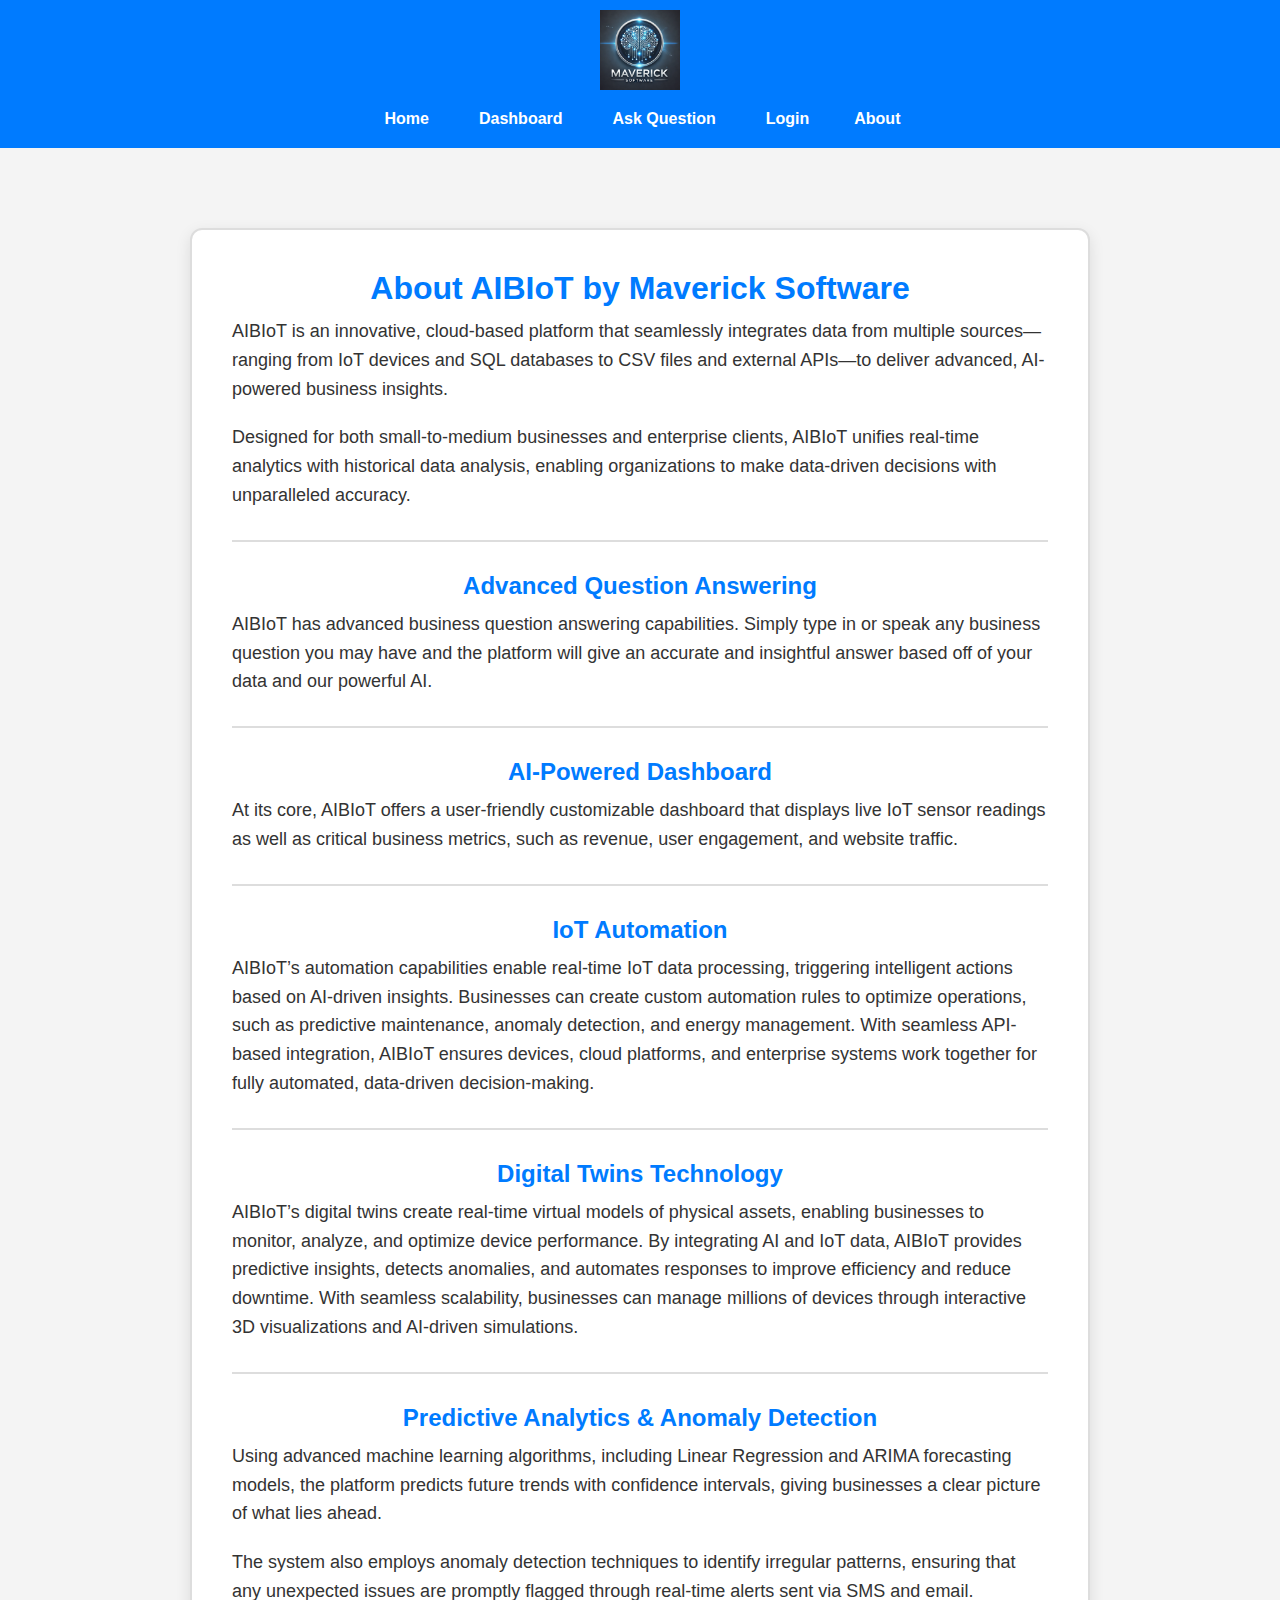
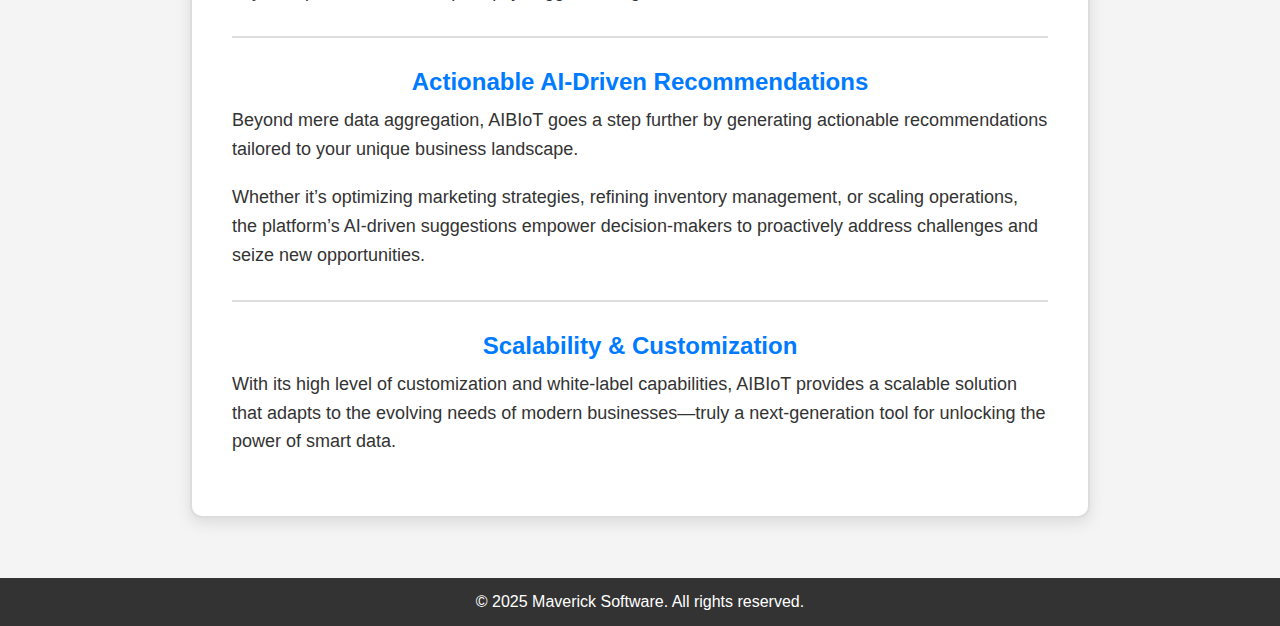
==== about.html @ ac9aa3d1 "Update about.html" ====
<!DOCTYPE html>
<html lang="en">
<head>
  <meta charset="UTF-8" />
  <meta name="viewport" content="width=device-width, initial-scale=1" />
  <title>About AIBIoT | Maverick Software</title>
  <link rel="stylesheet" href="css/styles.css" />
</head>
<body>
  <!-- Header with navigation -->
  <header>
    <img src="images/4864CF5C-AE8F-4871-AD97-A69C928D344A.webp" alt="Maverick Software Logo" class="logo" />
    <nav>
      <a href="index.html">Home</a>
      <a href="dashboard.html">Dashboard</a>
      <a href="ask.html">Ask Question</a>
      <a href="login.html">Login</a>
      <a href="about.html" class="btn active">About</a>
    </nav>
  </header>

  <!-- About Section -->
  <section id="about-section">
    <h2 class="section-title">About AIBIoT by Maverick Software</h2>
    <div class="about-content">
      <p>
        AIBIoT is an innovative, cloud-based platform that seamlessly integrates data from multiple sources—ranging from IoT devices and SQL databases to CSV files and external APIs—to deliver advanced, AI-powered business insights.
      </p>
      <p>
        Designed for both small-to-medium businesses and enterprise clients, AIBIoT unifies real-time analytics with historical data analysis, enabling organizations to make data-driven decisions with unparalleled accuracy.
      </p>

      <hr />

      <h2 class="section-heading">Advanced Question Answering</h2>
      <p>
        AIBIoT has advanced business question answering capabilities. Simply type in or speak any business question you may have and the platform will give an accurate and insightful answer based off of your data and our powerful AI. 
      </p>

      <hr />
      
      <h2>AI-Powered Dashboard</h2>
      <p>
        At its core, AIBIoT offers a user-friendly customizable dashboard that displays live IoT sensor readings as well as critical business metrics, such as revenue, user engagement, and website traffic.
      </p>

      <hr />

      <h2 class="section-heading">IoT Automation</h2>
      <p>
        AIBIoT’s automation capabilities enable real-time IoT data processing, triggering intelligent actions based on AI-driven insights. Businesses can create custom automation rules to optimize operations, such as predictive maintenance, anomaly detection, and energy management. With seamless API-based integration, AIBIoT ensures devices, cloud platforms, and enterprise systems work together for fully automated, data-driven decision-making.
      </p>

      <hr />

      <h2 class="section-heading">Digital Twins Technology</h2>
      <p>
        AIBIoT’s digital twins create real-time virtual models of physical assets, enabling businesses to monitor, analyze, and optimize device performance. By integrating AI and IoT data, AIBIoT provides predictive insights, detects anomalies, and automates responses to improve efficiency and reduce downtime. With seamless scalability, businesses can manage millions of devices through interactive 3D visualizations and AI-driven simulations.
      </p>

      <hr />
      
      <h2>Predictive Analytics & Anomaly Detection</h2>
      <p>
        Using advanced machine learning algorithms, including Linear Regression and ARIMA forecasting models, the platform predicts future trends with confidence intervals, giving businesses a clear picture of what lies ahead.
      </p>
      <p>
        The system also employs anomaly detection techniques to identify irregular patterns, ensuring that any unexpected issues are promptly flagged through real-time alerts sent via SMS and email.
      </p>

      <hr />

      <h2>Actionable AI-Driven Recommendations</h2>
      <p>
        Beyond mere data aggregation, AIBIoT goes a step further by generating actionable recommendations tailored to your unique business landscape.
      </p>
      <p>
        Whether it’s optimizing marketing strategies, refining inventory management, or scaling operations, the platform’s AI-driven suggestions empower decision-makers to proactively address challenges and seize new opportunities.
      </p>

      <hr />

      <h2>Scalability & Customization</h2>
      <p>
        With its high level of customization and white-label capabilities, AIBIoT provides a scalable solution that adapts to the evolving needs of modern businesses—truly a next-generation tool for unlocking the power of smart data.
      </p>
    </div>
  </section>

  <!-- Footer -->
  <footer>
    <p>&copy; 2025 Maverick Software. All rights reserved.</p>
  </footer>
</body>
</html>
---- css/styles.css ----
/* Basic Reset */
* {
  margin: 0;
  padding: 0;
  box-sizing: border-box;
}

/* Body & Typography */
body {
  font-family: Arial, sans-serif;
  background: #f4f4f4;
  color: #333;
  margin: 0;
  padding: 0;
  text-align: center;
}

/* ✅ Fix for Centered Logo & Navigation */
header {
  background: #007BFF;
  color: #fff;
  padding: 10px 20px;
  text-align: center;
  margin-bottom: 20px;
  display: flex;
  flex-direction: column;
  align-items: center; /* Ensures everything is centered */
}

/* ✅ Center Logo */
header .logo {
  height: 80px; /* Adjust as needed */
  width: auto;
  display: block;
  margin: 0 auto 10px auto; /* Centers the logo */
}

/* ✅ Ensure Navigation is Fully Centered */
nav {
  display: flex;
  justify-content: center; /* Centers navigation */
  align-items: center;
  gap: 20px;
  width: 100%;
  flex-wrap: wrap; /* Prevents overlap on smaller screens */
}

/* ✅ Keep Navigation Text White */
nav a {
  color: #fff; /* White text restored */
  text-decoration: none;
  font-weight: bold;
  white-space: nowrap;
  padding: 10px 15px;
}

/* ✅ Fix for Horizontal Navigation on Mobile */
@media (max-width: 768px) {
  nav {
    flex-wrap: wrap;  /* Allows wrapping but keeps it horizontal */
    justify-content: center; /* Ensures links remain centered */
  }

  nav a {
    padding: 8px 12px; /* Adjusts spacing for mobile */
    font-size: 14px; /* Makes text slightly smaller for better fit */
  }
}

/* ✅ Restored 7-Day Free Trial & Login Design */
nav a.btn {
  background: transparent;
  padding: 5px 10px;
  border-radius: 4px;
}

/* Hero Section */
#hero {
  background: #e9f2ff;
  padding: 60px 20px;
}

#hero h1 {
  margin-top: -10px;
}

/* Call-To-Action Button */
.cta-btn {
  display: inline-block;
  background: #007BFF;
  color: #fff;
  padding: 12px 20px;
  margin-top: 20px;
  text-decoration: none;
  border-radius: 4px;
  font-size: 1.1rem;
}

 /* ======================== */
/*   AI-Powered Dashboard  */
/* ======================== */
#dashboard {
  max-width: 1000px;
  margin: 50px auto;
  background: white;
  padding: 35px;
  border-radius: 12px;
  box-shadow: 0 5px 15px rgba(0, 0, 0, 0.1);
  text-align: center;
  border: 2px solid #ddd;
}

/* Dashboard Title */
#dashboard h2 {
  text-align: center;
  color: #007BFF;
  font-size: 26px;
  margin-bottom: 40px;
  font-weight: bold;
}

/* 🚀 AI Business Metrics - Improved Spacing */
.dashboard-metrics {
  display: flex;
  justify-content: space-around;
  gap: 40px;
  margin: 40px 0;
  padding: 35px 0;
}

/* Individual Metric Box */
.metric-box {
  background: #f9f9f9;
  padding: 30px;
  border-radius: 12px;
  border: 2px solid #ddd;
  text-align: center;
  width: 30%;
  font-size: 18px;
  font-weight: bold;
}

/* ✅ More Space Between AI-Generated Insights and the Section Above */
.ai-insights-section {
  margin-top: 100px; /* Increased margin for extra spacing */
  padding-top: 40px;
  border-top: 2px solid #ddd;
}

/* ======================== */
/*   Ask Business Question UI (Updated)  */
/* ======================== */
#ask-section {
  width: 100% !important; /* Ensures full width */
  max-width: 600px !important; /* Increase width */
  margin: 40px auto !important; /* Keep it centered */
  background: white !important;
  padding: 25px !important;
  border-radius: 8px !important;
  box-shadow: 0 4px 8px rgba(0, 0, 0, 0.1) !important;
  text-align: center !important;
  border: 2px solid #ddd !important;
}

#connect-data-section {
  max-width: 900px !important;
  margin: 10px auto !important; /* Reduce top margin to bring it closer */
  background: white !important;
  padding: 25px !important;
  border-radius: 8px !important;
  box-shadow: 0 4px 8px rgba(0, 0, 0, 0.1) !important;
  text-align: center !important;
  border: 2px solid #ddd !important;
}

#ask-section h2, #connect-data-section h2 {
  color: #007BFF !important;
}

#ask-form textarea, #connect-data-form input, #connect-data-form select {
  width: 100% !important;
  padding: 10px !important;
  margin: 10px 0 !important;
  border: 1px solid #ccc !important;
  border-radius: 5px !important;
}

#ask-form button, #connect-data-form button {
  width: 100% !important;
  padding: 10px !important;
  background: #007BFF !important;
  color: white !important;
  border: none !important;
  border-radius: 5px !important;
  cursor: pointer !important;
}

/* AI Response Box */
.response-box {
  background: #f9f9f9 !important;
  padding: 15px !important;
  margin-top: 15px !important;
  border-radius: 6px !important;
  border: 1px solid #ddd !important;
  display: none !important;
}

/* ✅ Added Spacing Above "Data Source Name" */
#connect-data-form label {
  display: block !important;
  margin-top: 12px !important;
  margin-bottom: 5px !important;
  font-weight: bold !important;
}

/* ✅ Added Spacing Below "Connect Data" Button */
#connect-data-form button {
  width: 100% !important;
  padding: 10px !important;
  background: #007BFF !important;
  color: white !important;
  border: none !important;
  border-radius: 5px !important;
  cursor: pointer !important;
  margin-bottom: 15px !important; /* Extra spacing */
}

/* ======================== */
/*   Connect Data Table UI  */
/* ======================== */
#connected-data table {
  width: 100% !important;
  margin-top: 15px !important;
  border-collapse: collapse !important;
}

#connected-data th, #connected-data td {
  border: 1px solid #ddd !important;
  padding: 8px !important;
  text-align: left !important;
}

#connected-data th {
  background: #007BFF !important;
  color: white !important;
}

/* ✅ Adjust spacing for larger screens */
@media (min-width: 1024px) { 
  #connect-data-section {
    margin-top: 10px !important; /* Reduce spacing between sections */
  }
}

/* ======================== */
/*   Login & Free Trial Pages */
/* ======================== */
#login-section {
  max-width: 420px;
  margin: 40px auto;
  background: #fff;
  padding: 25px;
  border-radius: 8px;
  border: 2px solid #ddd;
  box-shadow: 0px 5px 10px rgba(0, 0, 0, 0.1);
  text-align: left;
}

/* ✅ Added Spacing Below "Login to Your Account" */
#login-section h2 {
  text-align: center;
  color: #007BFF;
  margin-bottom: 15px; /* Extra spacing */
}

#login-form input, #signup-form input {
  width: 100%;
  padding: 12px;
  margin-bottom: 15px;
  border: 1px solid #ccc;
  border-radius: 6px;
}

#login-form button.btn, #signup-form button.btn {
  width: 100%;
  padding: 12px;
  background: #007BFF;
  color: #fff;
  border: none;
  border-radius: 6px;
  cursor: pointer;
}

#login-form button.btn:hover, #signup-form button.btn:hover {
  background: #0056b3;
}

/* About Page Styling */
#about-section {
  max-width: 900px;
  margin: 60px auto;
  background: white;
  padding: 40px;
  border-radius: 12px;
  box-shadow: 0 5px 15px rgba(0, 0, 0, 0.1);
  border: 2px solid #ddd;
  text-align: left;
}

.section-title {
  text-align: center;
  color: #007BFF;
  font-size: 32px;
  font-weight: bold;
  margin-bottom: 10px;
}

.section-subtitle {
  text-align: center;
  color: #555;
  font-size: 18px;
  margin-bottom: 25px;
}

.about-content p {
  font-size: 18px;
  line-height: 1.6;
  margin-bottom: 20px;
  text-align: left;
}

.about-content hr {
  border: none;
  border-top: 2px solid #ddd;
  margin: 30px 0;
}

.about-content h2 {
  font-size: 24px;
  color: #007BFF;
  margin-bottom: 10px;
  text-align: center;
}

/* ======================== */
/*   Footer Styles          */
/* ======================== */
footer {
  background: #333;
  color: #fff;
  padding: 15px;
  margin-top: 40px;
  text-align: center;
  font-size: 16px;
}

@media (min-width: 768px) { 
  .predict-section {
    display: flex;
    flex-direction: column;
    align-items: center; /* Center-align content */
    justify-content: center;
    text-align: center;
    margin-top: 10px; /* Adjust spacing */
  }

  .predict-section label {
    margin-top: 10px; /* Ensure spacing */
  }

  .predict-section select,
  .predict-section input,
  .predict-section button {
    margin-top: 5px; /* Keep elements close together */
  }
}

/* Ensure Select Metric Section is Horizontal */
.select-metric-container {
  display: flex;
  justify-content: center;
  align-items: center;
  gap: 10px; /* Adds spacing between elements */
  flex-wrap: wrap; /* Ensures responsiveness on smaller screens */
  margin-bottom: 15px; /* Adjusts spacing */
}

.select-metric-container label {
  font-weight: bold;
  margin-right: 5px;
}

@media (max-width: 767px) { 
  .predict-section {
    margin-top: 15px; /* Adds spacing between the heading and Select Metric section */
  }
}

/* 📅 Data Filtering Section */
h3.filter-title {
  margin-bottom: 15px; /* Adds space between the title and the filtering section */
}

.filter-section {
  margin-bottom: 50px;
}

@media (max-width: 480px) { 
  .filter-section label, 
  .filter-section select {
    display: block; /* Forces each label and select to appear on its own line */
    width: 100%; /* Ensures full width for better spacing */
    margin-bottom: 10px; /* Adds spacing between the dropdowns */
  }
}

@media (max-width: 480px) { 
  .filter-section select {
    width: 50%; /* Reduces dropdown width to half */
    font-size: 14px; /* Adjusts font size for better readability */
    padding: 5px; /* Reduces padding for a more compact look */
  }
}

@media (max-width: 480px) { 
  .filter-section {
    display: flex;
    flex-direction: column;
    align-items: center; /* Centers the dropdowns */
  }

  .filter-section select {
    width: 50%; /* Keeps them half-sized */
    font-size: 14px;
    padding: 5px;
    text-align: center; /* Ensures text is centered inside the box */
  }

  .filter-section label {
    text-align: center; /* Centers the labels */
    display: block;
    margin-bottom: 5px; /* Adds some spacing */
  }
}

/* Remove bold from filter labels under Predict Future Business Trends */
.predict-section label {
  font-weight: normal; /* Makes text non-bold */
}

.export-section {
  margin-top: 15px; /* Adds space between the heading and buttons */
}

.export-section {
  margin-bottom: 15px; /* Adds space between the export buttons and the line below */
}

/* 📊 Add Vertical Spacing Between Bar Graph and Pie Chart */
.chart-container canvas:first-child {
  margin-bottom: 30px; /* Adjust as needed */
}

/* 📊 Align Sensor Labels Under IoT Device Distribution Pie Chart */
#iotPieChart {
  display: block;
  margin: 0 auto;
}

.iot-pie-chart-labels {
  display: flex;
  justify-content: center;
  flex-wrap: wrap; /* Ensures labels wrap properly */
  gap: 10px; /* Adds spacing between labels */
  margin-top: 10px; /* Adds space between chart and labels */
}

.iot-pie-chart-labels span {
  display: inline-block;
  font-size: 14px;
  font-weight: bold;
  text-align: center;
  min-width: 120px; /* Ensures even spacing */
}

/* 📊 Force Sensor Labels Into Rows */
.iot-pie-chart-labels {
  display: flex;
  flex-wrap: wrap;
  justify-content: center;
  align-items: center;
  text-align: center;
  width: 100%;
  max-width: 400px;
  margin: 10px auto;
}

.iot-pie-chart-labels span {
  flex: 1 1 45%; /* Ensures two labels per row */
  min-width: 100px;
  text-align: center;
}

/* 📊 Reduce Space Between Pie Chart and AI-Generated Business Recommendations */
.ai-insights-section {
  margin-top: 30px !important; /* Reduce the space between sections */
  padding-top: 20px !important;
  border-top: 1px solid #ddd; /* Keeps a subtle separation */
}

.ai-insights-section {
  margin-top: 10px !important; /* Moves AI Insights closer */
  padding-top: 10px !important;
  border-top: none !important; /* Removes extra border space */
}

/* 📊 Add Space Between "Revenue Trend Over the Next 6 Months" and Bar Graph */
h3.revenue-trends {
  margin-bottom: 20px !important; /* Adds space below heading */
}

/* 📊 Add More Space Between "Revenue Trend Over the Next 6 Months" and Bar Graph */
h3.revenue-trends {
  margin-bottom: 30px !important; /* Increases space below heading */
}

}

/* ✅ Fix spacing between export buttons */
.export-section {
  display: flex;
  justify-content: center;
  gap: 20px; /* Adjust spacing between buttons */
  flex-wrap: wrap;
  margin-top: 20px;
}

/* ✅ Ensure equal width for all buttons */
.export-section button {
  padding: 12px 20px;
  min-width: 180px; /* Adjust width for consistency */
  text-align: center;
}

/* ✅ Add more spacing between buttons on desktop */
@media (min-width: 1024px) {
  .export-section {
    gap: 50px; /* Increase space between buttons on larger screens */
  }
}

/* ✅ AI-Generated Business Recommendations Section */
.ai-insights-section {
  max-width: 1000px;
  margin: 50px auto; /* Center the section */
  background: white;
  padding: 30px;
  border-radius: 10px;
  box-shadow: 0 5px 15px rgba(0, 0, 0, 0.1);
  text-align: center;
  border: 2px solid #ddd;
}

/* ✅ AI Recommendations Title */
.ai-insights-section h3 {
  color: #007BFF;
  font-size: 24px;
  margin-bottom: 20px;
}

/* ✅ AI Insights Box */
#recommendations-section {
  background: #f9f9f9;
  padding: 15px;
  border-radius: 6px;
  border: 1px solid #ddd;
  font-size: 18px;
  text-align: center;
}

/* ✅ Export Section */
.export-section {
  text-align: center; /* Center-align heading and buttons */
  margin-top: 30px;
  margin-bottom: 30px;
}

/* ✅ Ensure Export Title Appears Above & Centered in Black */
.export-title {
  font-size: 22px;
  font-weight: bold;
  color: black; /* Ensures the text is black */
  margin-bottom: 15px; /* Add space between title and buttons */
  text-align: center;
}

/* ✅ Export Buttons Styling */
.export-buttons {
  display: flex;
  justify-content: center;
  align-items: center;
  gap: 20px; /* Space between buttons */
  flex-wrap: wrap;
  margin-top: 10px;
}

/* ✅ Ensure Buttons Are the Same Size */
.export-buttons button {
  padding: 12px 20px;
  min-width: 180px;
  text-align: center;
  border-radius: 6px;
  border: none;
  background: #007BFF;
  color: white;
  cursor: pointer;
}

/* ✅ Increase Space Between Buttons on Desktop */
@media (min-width: 1024px) {
  .export-buttons {
    gap: 50px; /* Increase space between buttons */
  }
}

/* ✅ Button Hover Effect */
.export-buttons button:hover {
  background: #0056b3;
}

/* ✅ Export Section */
.export-section {
  text-align: center; /* Center the section */
  margin-top: 40px;
  margin-bottom: 40px;
}

/* ✅ Export AI Insights Title (Heading) */
.export-title {
  font-size: 24px; /* Large heading */
  font-weight: bold;
  color: black; /* Black text */
  margin-bottom: 20px; /* Space below the title */
  text-align: center;
}

/* ✅ Export Buttons Container */
.export-buttons {
  display: flex;
  justify-content: center;
  align-items: center;
  gap: 20px; /* Space between buttons */
  flex-wrap: wrap;
  margin-top: 10px;
}

/* ✅ Export Buttons Styling */
.export-buttons button {
  padding: 12px 20px;
  min-width: 180px; /* Ensures consistent button size */
  text-align: center;
  border-radius: 6px;
  border: none;
  background: #007BFF; /* Button color */
  color: white;
  cursor: pointer;
  font-size: 16px;
}

/* ✅ Increase Space Between Buttons on Desktop */
@media (min-width: 1024px) {
  .export-buttons {
    gap: 50px; /* Increase space between buttons */
  }
}

/* ✅ Button Hover Effect */
.export-buttons button:hover {
  background: #0056b3; /* Darker blue on hover */
}

/* ✅ Ensure Export Title Appears Above & Centered in Black */
.export-title {
  font-size: 22px;
  font-weight: bold;
  color: black; /* Ensures the text is black */
  margin-bottom: 15px; /* Adds space between title and buttons */
  text-align: center;
  display: block; /* Ensures proper spacing */
}

/* ✅ Ensure "Export AI Insights" is Centered & Black */
.export-title {
  font-size: 22px;
  font-weight: bold;
  color: black; /* Ensures text is black */
  text-align: center; /* Centers text */
  width: 100%; /* Ensures full width alignment */
  margin-bottom: 15px; /* Adds space between heading and buttons */
  display: block;
}

/* ✅ Black Divider Line (Above Export Section) */
.section-divider {
  border: none;
  height: 0.5px; /* Adjust thickness */
  background-color: black; /* Ensure it's black */
  width: 100%; /* Full width */
  display: block;
  margin: 30px 0; /* Reduced bottom margin */
  visibility: visible !important; /* Forces visibility */
  opacity: 1 !important; /* Ensures it's not hidden */
}

/* ✅ Export AI Insights Title (Heading) */
.export-title {
  font-size: 24px; /* Large heading */
  font-weight: bold;
  color: black; /* Black text */
  margin-top: 10px; /* Move it closer to divider */
  margin-bottom: 15px; /* Space below title */
  text-align: center;
  display: block; /* Ensures proper spacing */
  width: 100%; /* Ensures full width alignment */
}

/* ✅ Black Divider Line (Above Export Section) */
.section-divider {
  border: none;
  height: 0.5px; /* Adjust thickness */
  background-color: black; /* Ensure it's black */
  width: 100%; /* Full width */
  display: block;
  margin: 20px 0; /* Reduce vertical spacing */
  visibility: visible !important; /* Forces visibility */
  opacity: 1 !important; /* Ensures it's not hidden */
}

/* ✅ Export AI Insights Title (Heading) */
.export-title {
  font-size: 24px; /* Large heading */
  font-weight: bold;
  color: black; /* Black text */
  margin-top: 5px; /* Moves it closer to the divider */
  margin-bottom: 15px; /* Space below title */
  text-align: center;
  display: block; /* Ensures proper spacing */
  width: 100%; /* Ensures full width alignment */
}

/* ✅ Ensure Export Title is Centered & Moved Closer to Divider */
.export-title {
  font-size: 24px; /* Large heading */
  font-weight: bold;
  color: black; /* Black text */
  margin-top: 5px; /* Moves it even closer to the divider */
  margin-bottom: 10px; /* Further reduces space below */
  text-align: center;
  display: block; /* Ensures proper spacing */
  width: 100%; /* Ensures full width alignment */
}

/* ✅ Ensure Export Title is Centered & Closer to Divider */
.export-title {
  font-size: 22px; /* Slightly smaller */
  font-weight: bold;
  color: black; /* Black text */
  margin-top: 3px; /* Moves closer to divider */
  margin-bottom: 8px; /* Further reduces space below */
  text-align: center;
  display: block;
  width: 100%;
}

/* ✅ Standard Thin Black Divider (1px) */
.section-divider {
  border: none;
  height: 0.5px; /* Ensures thinness */
  background-color: black; /* Solid black */
  width: 100%;
  display: block;
  margin: 20px 0; /* Keeps spacing consistent */
}

/* ✅ Ensure Dashboard Takes Up Remaining Space */
html, body {
    height: 100%;
    margin: 0;
    padding: 0;
    display: flex;
    flex-direction: column;
}

/* ✅ Main Dashboard Section */
#dashboard {
    flex: 1; /* Pushes footer to bottom if content is short */
    max-width: 1000px;
    margin: 50px auto; /* Centers dashboard */
    background: white;
    padding: 35px;
    border-radius: 12px;
    box-shadow: 0 5px 15px rgba(0, 0, 0, 0.1);
    text-align: center;
    border: 2px solid #ddd;
}

/* ✅ Footer Stays at Bottom of Page */
.dashboard-footer {
    background: #333; /* Matches footer on other pages */
    color: white;
    text-align: center;
    padding: 15px;
    font-size: 16px;
    width: 100%;
    position: relative; /* Ensures it's outside the dashboard */
    bottom: 0;
}

/* ✅ Ensure Full Page Height */
html, body {
    height: 100%;
    margin: 0;
    padding: 0;
    display: flex;
    flex-direction: column;
}

/* ✅ Make Dashboard Fill Remaining Space */
#dashboard {
    flex: 1; /* Pushes footer down */
    max-width: 1000px;
    margin: 50px auto;
    background: white;
    padding: 35px;
    border-radius: 12px;
    box-shadow: 0 5px 15px rgba(0, 0, 0, 0.1);
    text-align: center;
    border: 2px solid #ddd;
}

/* ✅ Ensure Footer Stays at Bottom */
.dashboard-footer {
    background: #333;
    color: white;
    text-align: center;
    padding: 15px;
    font-size: 16px;
    width: 100%;
    margin-top: auto; /* Forces footer to bottom */
}

/* ✅ Ensure Full Page Height */
html, body {
    height: 100%;
    margin: 0;
    padding: 0;
    display: flex;
    flex-direction: column;
}

/* ✅ Make Dashboard Fill Remaining Space */
#dashboard {
    flex: 1; /* Pushes footer down */
    max-width: 1000px;
    margin: 50px auto;
    background: white;
    padding: 35px;
    border-radius: 12px;
    box-shadow: 0 5px 15px rgba(0, 0, 0, 0.1);
    text-align: center;
    border: 2px solid #ddd;
}

/* ✅ Ensure Footer Stays at Bottom */
footer {
    background: #333;
    color: white;
    text-align: center;
    padding: 15px;
    font-size: 16px;
    width: 100%;
    margin-top: auto; /* Ensures it moves to bottom */
}

/* ✅ Force Uniform Thin Black Divider (0.5px) */
.section-divider {
    border: none !important;
    height: 0.5px !important; /* Ensure ultra-thin line */
    background-color: black !important;
    width: 100% !important;
    display: block !important;
    margin: 40px 0 !important; /* Keep spacing uniform */
    opacity: 1 !important; /* Ensure full visibility */
}

@media (min-width: 768px) { /* ✅ Applies only to Desktop */
    .ai-model-dropdown {
        width: 50%; /* Make dropdown half-width on desktop */
        display: block;
        margin: 0 auto; /* Centers it */
    }
}

@media (min-width: 769px) { 
    #trigger-condition, 
    #automation-action {
        width: 60%; /* Adjust this value to control the width */
    }
}

/* ✅ Default (Desktop View) */
#digital-twin-title {
    margin-top: 5px;
    margin-bottom: 5px;
}

/* ✅ Mobile-Specific Styling */
@media (max-width: 768px) {
    #digital-twin-title {
        margin-top: -30px; /* Keep the negative margin for mobile */
        margin-bottom: 5px;
    }
}

/* ✅ Standard Thin Black Divider */
.section-divider {
    border: none;
    height: 0.25px;
    background-color: black;
    width: 100%;
    display: block;
    margin: 40px 0;
}

/* ✅ Ensure Divider Always Shows */
.section-divider::before, 
.section-divider::after {
    content: "";
    display: block;
    height: 0.25px;
    background-color: black;
    width: 100%;
}

/* ✅ Moves "Digital Twin Visualization" closer on all devices */
#digital-twin-title {
    margin-top: -15px;  /* Moves it up closer */
    margin-bottom: 5px; /* Keeps slight spacing */
}

/* ✅ Keeps the line thin and visible */
.section-divider {
    border: none;
    height: 0.5px; /* ⬅ Keeps it very thin */
    background-color: black;
    width: 100%;
    display: block;
    margin: 25px 0 2px 0; /* ⬅ Moves the line closer to the text */
}

/* ✅ Ensures correct spacing on mobile */
@media (max-width: 768px) {
    #digital-twin-title {
        margin-top: -20px; /* Moves text even closer on mobile */
    }

    .section-divider {
        margin: 20px 0 2px 0; /* Adjusts spacing on mobile */
    }
}

/* ✅ Moves "Digital Twin Visualization" even closer */
#digital-twin-title {
    margin-top: -25px;  /* Moves it even closer */
    margin-bottom: 3px; /* Slight space for balance */
}

/* ✅ Keeps the line thin and closer to the text */
.section-divider {
    border: none;
    height: 0.5px; /* Keeps it very thin */
    background-color: black;
    width: 100%;
    display: block;
    margin: 22px 0 1px 0; /* Moves the line closer */
}

/* ✅ Ensures text is even closer on mobile */
@media (max-width: 768px) {
    #digital-twin-title {
        margin-top: -30px; /* Moves text even closer on mobile */
    }

    .section-divider {
        margin: 18px 0 1px 0; /* Reduces gap even more */
    }
}

/* ✅ Moves "Digital Twin Visualization" Extremely Close */
#digital-twin-title {
    margin-top: -35px;  /* Moves it even closer */
    margin-bottom: 2px;  /* Slight space for readability */
}

/* ✅ Keeps the line thin and even closer */
.section-divider {
    border: none;
    height: 0.2px; /* Keeps it ultra-thin */
    background-color: black;
    width: 100%;
    display: block;
    margin: 18px 0 0px 0; /* Moves the line even closer */
}

/* ✅ Ensures text is extremely close on mobile */
@media (max-width: 768px) {
    #digital-twin-title {
        margin-top: -40px; /* Moves text even closer on mobile */
    }

    .section-divider {
        margin: 14px 0 0px 0; /* Reduces gap even more */
    }
}

/* ✅ Keeps "Digital Twin Visualization" Extremely Close on Desktop */
#digital-twin-title {
    margin-top: -35px;  /* Keeps it very close on desktop */
    margin-bottom: 2px;
}

/* ✅ Keeps the line thin and close */
.section-divider {
    border: none;
    height: 0.25px; /* Keeps it ultra-thin */
    background-color: black;
    width: 100%;
    display: block;
    margin: 18px 0 0px 0; /* Keeps the line close */
}

/* ✅ Makes text slightly further away on mobile */
@media (max-width: 768px) {
    #digital-twin-title {
        margin-top: -35px; /* Moves text slightly further down */
    }

    .section-divider {
        margin: 20px 0 0px 0; /* Creates a little more space above the text */
    }
}
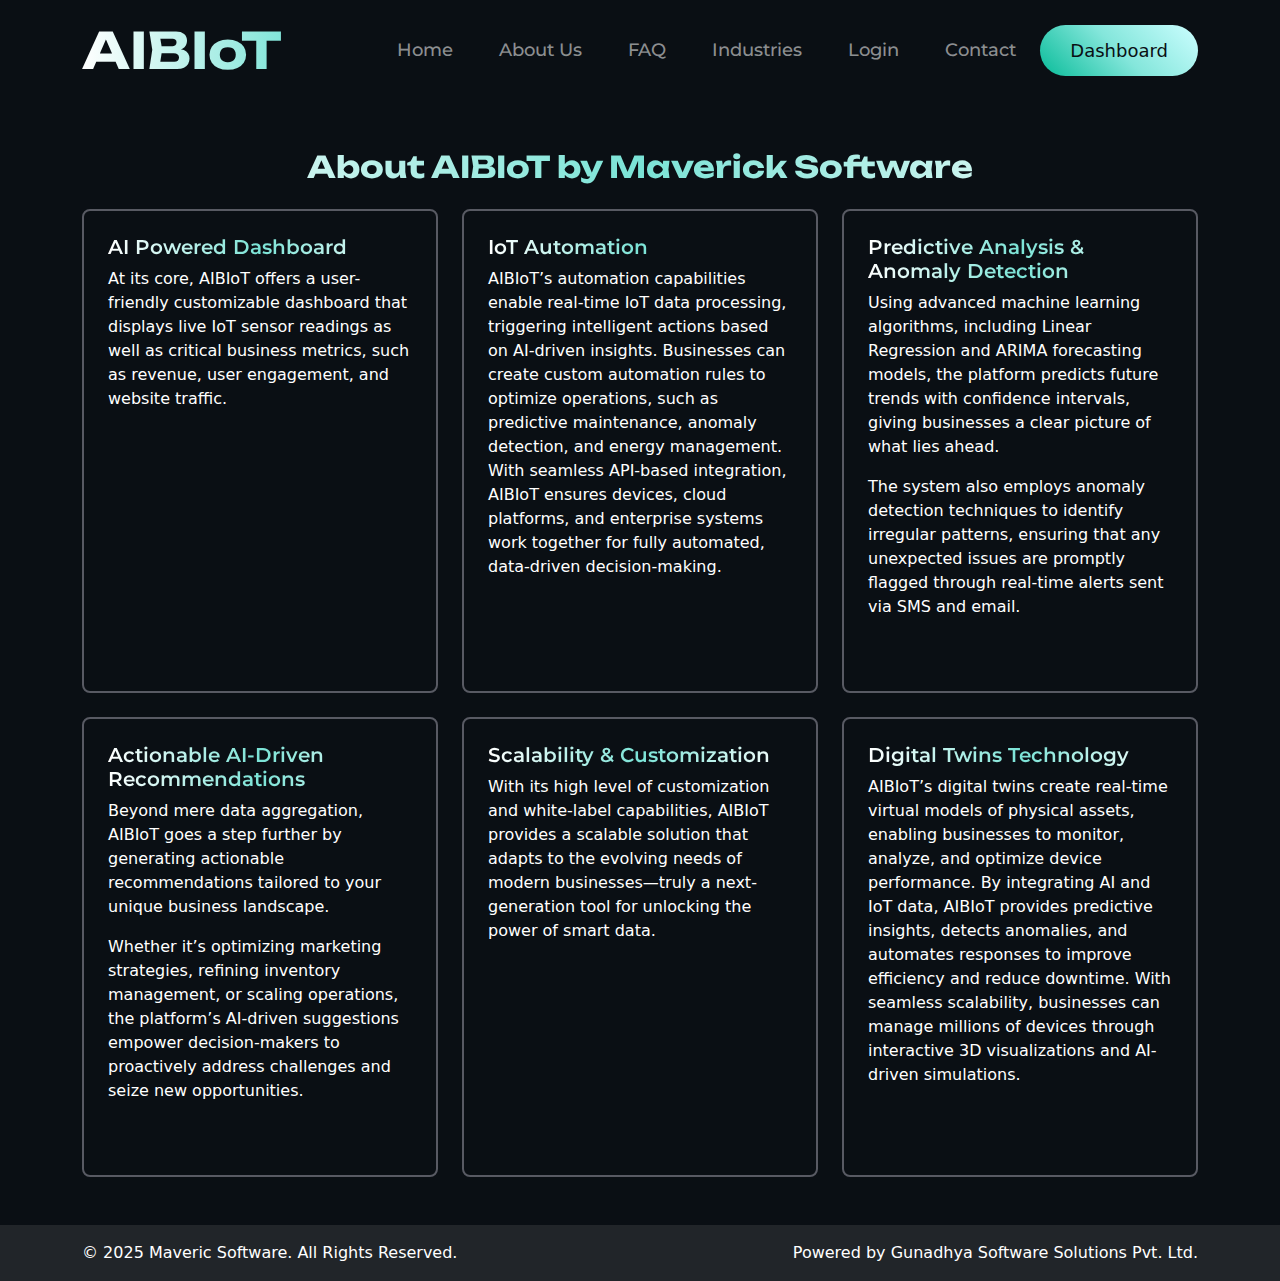
==== commit 6c1c99d0: "content updated" ====
--- a/about.html
+++ b/about.html
@@ -1,95 +1,183 @@
 <!DOCTYPE html>
 <html lang="en">
-<head>
-  <meta charset="UTF-8" />
-  <meta name="viewport" content="width=device-width, initial-scale=1" />
-  <title>About AIBIoT | Maverick Software</title>
-  <link rel="stylesheet" href="css/styles.css" />
-</head>
-<body>
-  <!-- Header with navigation -->
-  <header>
-    <img src="images/4864CF5C-AE8F-4871-AD97-A69C928D344A.webp" alt="Maverick Software Logo" class="logo" />
-    <nav>
-      <a href="index.html">Home</a>
-      <a href="dashboard.html">Dashboard</a>
-      <a href="ask.html">Ask Question</a>
-      <a href="login.html">Login</a>
-      <a href="about.html" class="btn active">About</a>
+  <head>
+    <meta charset="UTF-8" />
+    <meta name="viewport" content="width=device-width, initial-scale=1" />
+    <title>About AIBIoT | Maverick Software</title>
+    <link rel="stylesheet" href="./css/home.css" />
+    <link
+      href="https://cdn.jsdelivr.net/npm/bootstrap@5.3.0/dist/css/bootstrap.min.css"
+      rel="stylesheet"
+    />
+    <link
+      href="https://fonts.googleapis.com/css2?family=Montserrat:ital,wght@0,100..900;1,100..900&family=Red+Hat+Text:ital,wght@0,300..700;1,300..700&family=Unbounded:wght@200..900&display=swap"
+      rel="stylesheet"
+    />
+  </head>
+  <body>
+    <nav class="navbar navbar-expand-lg navbar-dark">
+      <div class="container">
+        <a class="navbar-brand logo" href="index.html">AIBIoT</a>
+        <button
+          class="navbar-toggler"
+          type="button"
+          data-bs-toggle="collapse"
+          data-bs-target="#navbarNav"
+        >
+          <span class="navbar-toggler-icon"></span>
+        </button>
+        <div class="collapse navbar-collapse" id="navbarNav">
+          <ul class="navbar-nav ms-auto">
+            <li class="nav-item">
+              <a class="nav-link" href="index.html">Home</a>
+            </li>
+            <li class="nav-item">
+              <a class="nav-link" href="about.html">About Us</a>
+            </li>
+
+            
+            <li class="nav-item">
+              <a class="nav-link" href="#faq">FAQ</a>
+            </li>
+            <li class="nav-item">
+              <a class="nav-link" href="industry.html">Industries</a>
+            </li>
+            <li class="nav-item">
+              <a class="nav-link" href="login.html">Login</a>
+            </li>
+            <li class="nav-item">
+              <a class="nav-link" href="#contact">Contact</a>
+            </li>
+          </ul>
+          <a
+            href="dashboard.html"
+            class="gradient-button text-decoration-none ms-3"
+            >Dashboard</a
+          >
+        </div>
+      </div>
     </nav>
-  </header>
 
-  <!-- About Section -->
-  <section id="about-section">
-    <h2 class="section-title">About AIBIoT by Maverick Software</h2>
-    <div class="about-content">
-      <p>
-        AIBIoT is an innovative, cloud-based platform that seamlessly integrates data from multiple sources—ranging from IoT devices and SQL databases to CSV files and external APIs—to deliver advanced, AI-powered business insights.
-      </p>
-      <p>
-        Designed for both small-to-medium businesses and enterprise clients, AIBIoT unifies real-time analytics with historical data analysis, enabling organizations to make data-driven decisions with unparalleled accuracy.
-      </p>
+    <!-- About Section -->
+    <section id="features" class="features py-5">
+      <div class="container">
+        <h2 class="text-center heroTitleSm mb-4">
+          About AIBIoT by Maverick Software
+        </h2>
+        <div class="row g-4">
+          <div class="col-sm-12 col-md-6 col-lg-4">
+            <div class="feature-card h-100 p-4">
+              <h3 class="headerText">AI Powered Dashboard</h3>
+              <p class="featureContent">
+                At its core, AIBIoT offers a user-friendly customizable
+                dashboard that displays live IoT sensor readings as well as
+                critical business metrics, such as revenue, user engagement, and
+                website traffic.
+              </p>
+            </div>
+          </div>
+          <div class="col-sm-12 col-md-6 col-lg-4">
+            <div class="feature-card h-100 p-4">
+              <h3 class="headerText">IoT Automation</h3>
+              <p class="featureContent">
+                AIBIoT’s automation capabilities enable real-time IoT data
+                processing, triggering intelligent actions based on AI-driven
+                insights. Businesses can create custom automation rules to
+                optimize operations, such as predictive maintenance, anomaly
+                detection, and energy management. With seamless API-based
+                integration, AIBIoT ensures devices, cloud platforms, and
+                enterprise systems work together for fully automated,
+                data-driven decision-making.
+              </p>
+            </div>
+          </div>
+          <div class="col-sm-12 col-md-6 col-lg-4">
+            <div class="feature-card h-100 p-4">
+              <h3 class="headerText">
+                Predictive Analysis & Anomaly Detection
+              </h3>
+              <p class="featureContent">
+                Using advanced machine learning algorithms, including Linear
+                Regression and ARIMA forecasting models, the platform predicts
+                future trends with confidence intervals, giving businesses a
+                clear picture of what lies ahead.
+              </p>
+              <p class="featureContent">
+                The system also employs anomaly detection techniques to identify
+                irregular patterns, ensuring that any unexpected issues are
+                promptly flagged through real-time alerts sent via SMS and
+                email.
+              </p>
+            </div>
+          </div>
+          <div class="col-sm-12 col-md-6 col-lg-4">
+            <div class="feature-card h-100 p-4">
+              <h3 class="headerText">Actionable AI-Driven Recommendations</h3>
+              <p class="featureContent">
+                Beyond mere data aggregation, AIBIoT goes a step further by
+                generating actionable recommendations tailored to your unique
+                business landscape.
+              </p>
+              <p class="featureContent">
+                Whether it’s optimizing marketing strategies, refining inventory
+                management, or scaling operations, the platform’s AI-driven
+                suggestions empower decision-makers to proactively address
+                challenges and seize new opportunities.
+              </p>
+            </div>
+          </div>
+          <div class="col-sm-12 col-md-6 col-lg-4">
+            <div class="feature-card h-100 p-4">
+              <h3 class="headerText">Scalability & Customization</h3>
+              <p class="featureContent">
+                With its high level of customization and white-label
+                capabilities, AIBIoT provides a scalable solution that adapts to
+                the evolving needs of modern businesses—truly a next-generation
+                tool for unlocking the power of smart data.
+              </p>
+            </div>
+          </div>
+          <div class="col-sm-12 col-md-6 col-lg-4">
+            <div class="feature-card h-100 p-4">
+              <h3 class="headerText">Digital Twins Technology</h3>
+              <p class="featureContent">
+                AIBIoT’s digital twins create real-time virtual models of
+                physical assets, enabling businesses to monitor, analyze, and
+                optimize device performance. By integrating AI and IoT data,
+                AIBIoT provides predictive insights, detects anomalies, and
+                automates responses to improve efficiency and reduce downtime.
+                With seamless scalability, businesses can manage millions of
+                devices through interactive 3D visualizations and AI-driven
+                simulations.
+              </p>
+            </div>
+          </div>
+        </div>
+      </div>
+    </section>
 
-      <hr />
-
-      <h2 class="section-heading">Advanced Question Answering</h2>
-      <p>
-        AIBIoT has advanced business question answering capabilities. Simply type in or speak any business question you may have and the platform will give an accurate and insightful answer based off of your data and our powerful AI. 
-      </p>
-
-      <hr />
-      
-      <h2>AI-Powered Dashboard</h2>
-      <p>
-        At its core, AIBIoT offers a user-friendly customizable dashboard that displays live IoT sensor readings as well as critical business metrics, such as revenue, user engagement, and website traffic.
-      </p>
-
-      <hr />
-
-      <h2 class="section-heading">IoT Automation</h2>
-      <p>
-        AIBIoT’s automation capabilities enable real-time IoT data processing, triggering intelligent actions based on AI-driven insights. Businesses can create custom automation rules to optimize operations, such as predictive maintenance, anomaly detection, and energy management. With seamless API-based integration, AIBIoT ensures devices, cloud platforms, and enterprise systems work together for fully automated, data-driven decision-making.
-      </p>
-
-      <hr />
-
-      <h2 class="section-heading">Digital Twins Technology</h2>
-      <p>
-        AIBIoT’s digital twins create real-time virtual models of physical assets, enabling businesses to monitor, analyze, and optimize device performance. By integrating AI and IoT data, AIBIoT provides predictive insights, detects anomalies, and automates responses to improve efficiency and reduce downtime. With seamless scalability, businesses can manage millions of devices through interactive 3D visualizations and AI-driven simulations.
-      </p>
-
-      <hr />
-      
-      <h2>Predictive Analytics & Anomaly Detection</h2>
-      <p>
-        Using advanced machine learning algorithms, including Linear Regression and ARIMA forecasting models, the platform predicts future trends with confidence intervals, giving businesses a clear picture of what lies ahead.
-      </p>
-      <p>
-        The system also employs anomaly detection techniques to identify irregular patterns, ensuring that any unexpected issues are promptly flagged through real-time alerts sent via SMS and email.
-      </p>
-
-      <hr />
-
-      <h2>Actionable AI-Driven Recommendations</h2>
-      <p>
-        Beyond mere data aggregation, AIBIoT goes a step further by generating actionable recommendations tailored to your unique business landscape.
-      </p>
-      <p>
-        Whether it’s optimizing marketing strategies, refining inventory management, or scaling operations, the platform’s AI-driven suggestions empower decision-makers to proactively address challenges and seize new opportunities.
-      </p>
-
-      <hr />
-
-      <h2>Scalability & Customization</h2>
-      <p>
-        With its high level of customization and white-label capabilities, AIBIoT provides a scalable solution that adapts to the evolving needs of modern businesses—truly a next-generation tool for unlocking the power of smart data.
-      </p>
-    </div>
-  </section>
-
-  <!-- Footer -->
-  <footer>
-    <p>&copy; 2025 Maverick Software. All rights reserved.</p>
-  </footer>
-</body>
+    <!-- Footer -->
+    <footer class="bg-dark text-white py-3">
+      <div class="container">
+        <div class="row align-items-center">
+          <div class="col-md-6 text-center text-md-start">
+            <p class="mb-0">
+              &copy; 2025 Maveric Software. All Rights Reserved.
+            </p>
+          </div>
+          <div class="col-md-6 text-center text-md-end">
+            <span>Powered by </span>
+            <a
+              href="https://www.gunadhyasoft.com"
+              target="_blank"
+              rel="noopener noreferrer"
+              class="text-decoration-none text-white"
+            >
+              Gunadhya Software Solutions Pvt. Ltd.
+            </a>
+          </div>
+        </div>
+      </div>
+    </footer>
+  </body>
 </html>
--- a/css/home.css
+++ b/css/home.css
@@ -0,0 +1,283 @@
+@font-face {
+  font-family: "Unbounded";
+  src: url("font/Unbounded/Unbounded-Bold.ttf") format("truetype"),
+    url("font/Unbounded/Unbounded-Medium.ttf") format("truetype"),
+    url("font/Unbounded/Unbounded-Regular.ttf") format("truetype");
+  font-weight: normal;
+  font-style: normal;
+}
+body {
+  background-color: #0a0f14 !important;
+  font-family: "Montserrat";
+}
+
+/* nav */
+.logo {
+  opacity: 1;
+  background-clip: text !important;
+  -webkit-background-clip: text !important;
+  color: transparent !important;
+  background-image: linear-gradient(to right, #ffffff, #82e5d9) !important;
+
+  font-size: 50px !important;
+  font-weight: bold !important;
+  font-family: "Unbounded";
+}
+.navbar-nav {
+  column-gap: 30px !important;
+}
+.nav-link {
+  font-size: 18px !important;
+  font-family: "Montserrat";
+  font-weight: 500 !important;
+}
+
+@media only screen and (max-width: 600px) {
+  .logo {
+    font-size: 35px !important;
+  }
+}
+
+.heroTitle,
+.heroTitleSm {
+  font-size: 70px;
+  font-weight: bold;
+  background-clip: text;
+  -webkit-background-clip: text;
+  color: transparent;
+  background-image: linear-gradient(to right, #ffffff, #7ae3d6, #ffffff);
+  display: flex;
+  flex-direction: column;
+  align-items: center;
+  text-align: center;
+  font-family: "Unbounded";
+  /* margin-left: 400px; */
+}
+.heroTitleSm {
+  font-size: 30px;
+}
+.paraText {
+  font-size: 35px !important;
+  /* font-family: "Montserrat"; */
+  width: 70%;
+  text-align: center;
+  margin: 0 auto;
+  font-weight: 400 !important;
+}
+
+.cta {
+  background-image: linear-gradient(to right, #ccfeff, #49c2b4);
+  padding: 16px 48px !important;
+  border: 2px solid #fff !important;
+  cursor: pointer !important;
+  font-size: 24px !important;
+  border-radius: 16px !important;
+  color: #4b4f53 !important;
+  box-shadow: 2px 4px 6px #ffffff;
+  margin: 20px 0px;
+}
+.ctaSm {
+  background-image: linear-gradient(to left, #8acccd, #49c2b4);
+  border: none !important;
+  color: #4b4f53;
+  font-weight: 600 !important;
+  font-family: "Montserrat";
+  padding: 15px !important;
+  border-radius: 12px;
+}
+.form-control:focus {
+  box-shadow: none !important;
+}
+.bubble1 {
+  background-image: url(../images/bubble1.png);
+  width: 90px;
+  height: 90px;
+  /* filter: blur(2px); */
+  background-size: contain;
+  position: absolute;
+  right: 10%;
+  top: 25%;
+  animation: pulse 2s infinite ease-in-out;
+}
+@keyframes pulse {
+  0% {
+    transform: rotate(90deg);
+    opacity: 0.8;
+  }
+  50% {
+    transform: rotate(360deg);
+    opacity: 1;
+  }
+  100% {
+    transform: rotate(90deg);
+    opacity: 0.8;
+  }
+}
+.bubble2 {
+  background-image: url(../images/bubble1.png);
+  width: 70px;
+  height: 70px;
+  /* filter: blur(2px); */
+  background-size: contain;
+  position: absolute;
+  left: 20%;
+  bottom: 25%;
+  z-index: -1;
+  animation: pulse 2s infinite ease-in-out;
+}
+.heroImg img {
+  width: 80%;
+  /* animation: pulse 2s infinite ease-in-out; */
+}
+/* about */
+.about {
+  background-image: url(../images/about.svg);
+  background-repeat: no-repeat;
+  width: 100%;
+  height: 100%;
+  /* background-size: cover; */
+  background-position-x: center;
+  background-size: 85%;
+}
+.lead {
+  /* font-family: "Montserrat"; */
+  font-size: 25px !important;
+  text-align: center;
+}
+.paraTextSm {
+  font-size: 20px !important;
+  width: 80%;
+  text-align: center;
+  margin: 0 auto;
+  margin-bottom: 2rem;
+  font-weight: 400;
+}
+
+.headerText {
+  font-family: "Montserrat";
+  background-image: linear-gradient(to right, #ffffff, #7ae3d6, #ffffff);
+  background-clip: text;
+  -webkit-background-clip: text;
+  color: transparent;
+  font-size: 20px !important;
+  font-weight: 600;
+}
+.featureContent {
+  color: #fff;
+  /* font-family: "Montserrat"; */
+  /* letter-spacing: 1px; */
+}
+.feature-card {
+  border: 2px solid #585a63;
+  border-radius: 8px;
+  height: 200px;
+  margin-bottom: 2rem;
+}
+.gradient-button {
+  padding: 12px 30px !important;
+  font-size: 18px;
+  color: #0a0f14 !important;
+  border: none !important;
+  border-radius: 60px !important;
+  cursor: pointer;
+  background: linear-gradient(45deg, #08bc99, #84e6db, #ccfeff);
+  transition: all 0.6s ease;
+}
+
+/* .gradient-button:hover {
+    transform: scale(1.1);
+  } */
+
+/* faq */
+
+.accordion-item {
+  padding: 20px;
+  background-color: #0a0f14 !important;
+  border-radius: 12px;
+  box-shadow: 2px 4px 8px #2a4e72;
+  color: #fff !important;
+  /* font-family: "Unbounded", sans-serif; */
+  margin: 0;
+  font-weight: 400;
+  margin-bottom: 2rem;
+  border: 0 !important;
+}
+.accordion-button {
+  font-family: "Unbounded", sans-serif !important;
+}
+.accordion-item button {
+  background-color: #0a0f14 !important;
+  background-image: linear-gradient(to right, #ffffff, #7ae3d6, #ffffff);
+  background-clip: text;
+  -webkit-background-clip: text;
+  color: transparent;
+  border-radius: 20px;
+}
+.accordion-item .accordion-body {
+  /* font-family: "Montserrat" !important; */
+  font-weight: 400;
+}
+
+.accordion-button:focus {
+  box-shadow: unset !important;
+  background-image: linear-gradient(to right, #ffffff, #7ae3d6, #ffffff);
+  background-clip: text;
+  -webkit-background-clip: text;
+  color: transparent;
+}
+.accordion-button:not(.collapsed) {
+  background-image: linear-gradient(to right, #ffffff, #7ae3d6, #ffffff);
+  background-clip: text;
+  -webkit-background-clip: text;
+  color: transparent !important;
+  box-shadow: none !important;
+}
+.gradient-button {
+  padding: 12px 30px !important;
+  font-size: 18px;
+  color: #0a0f14 !important;
+  border: none !important;
+  border-radius: 60px !important;
+  cursor: pointer;
+  background: linear-gradient(45deg, #08bc99, #84e6db, #ccfeff);
+  transition: all 0.6s ease;
+}
+/* input */
+.inputfield {
+  background-color: transparent !important;
+  color: #fff !important ;
+  padding: 10px 10px !important;
+  font-size: 18px !important;
+  font-family: "Montserrat", sans-serif !important;
+}
+.inputfield:focus {
+  background-color: transparent;
+  border-color: aqua !important;
+}
+.inputfield::placeholder {
+  color: #cdcdcd !important;
+}
+@media only screen and (max-width: 600px) {
+  .heroTitle {
+    font-size: 30px;
+  }
+  .heroTitleSm {
+    font-size: 25px;
+  }
+  .paraText {
+    font-size: 22px !important;
+  }
+  .bubble1,
+  .bubble2 {
+    display: none;
+  }
+  .cta {
+    padding: 10px 20px !important;
+    border: 2px solid #fff !important;
+    cursor: pointer !important;
+    font-size: 15px !important;
+    border-radius: 16px !important;
+    color: #4b4f53 !important;
+    box-shadow: 2px 2px 5px #ffffff;
+  }
+}
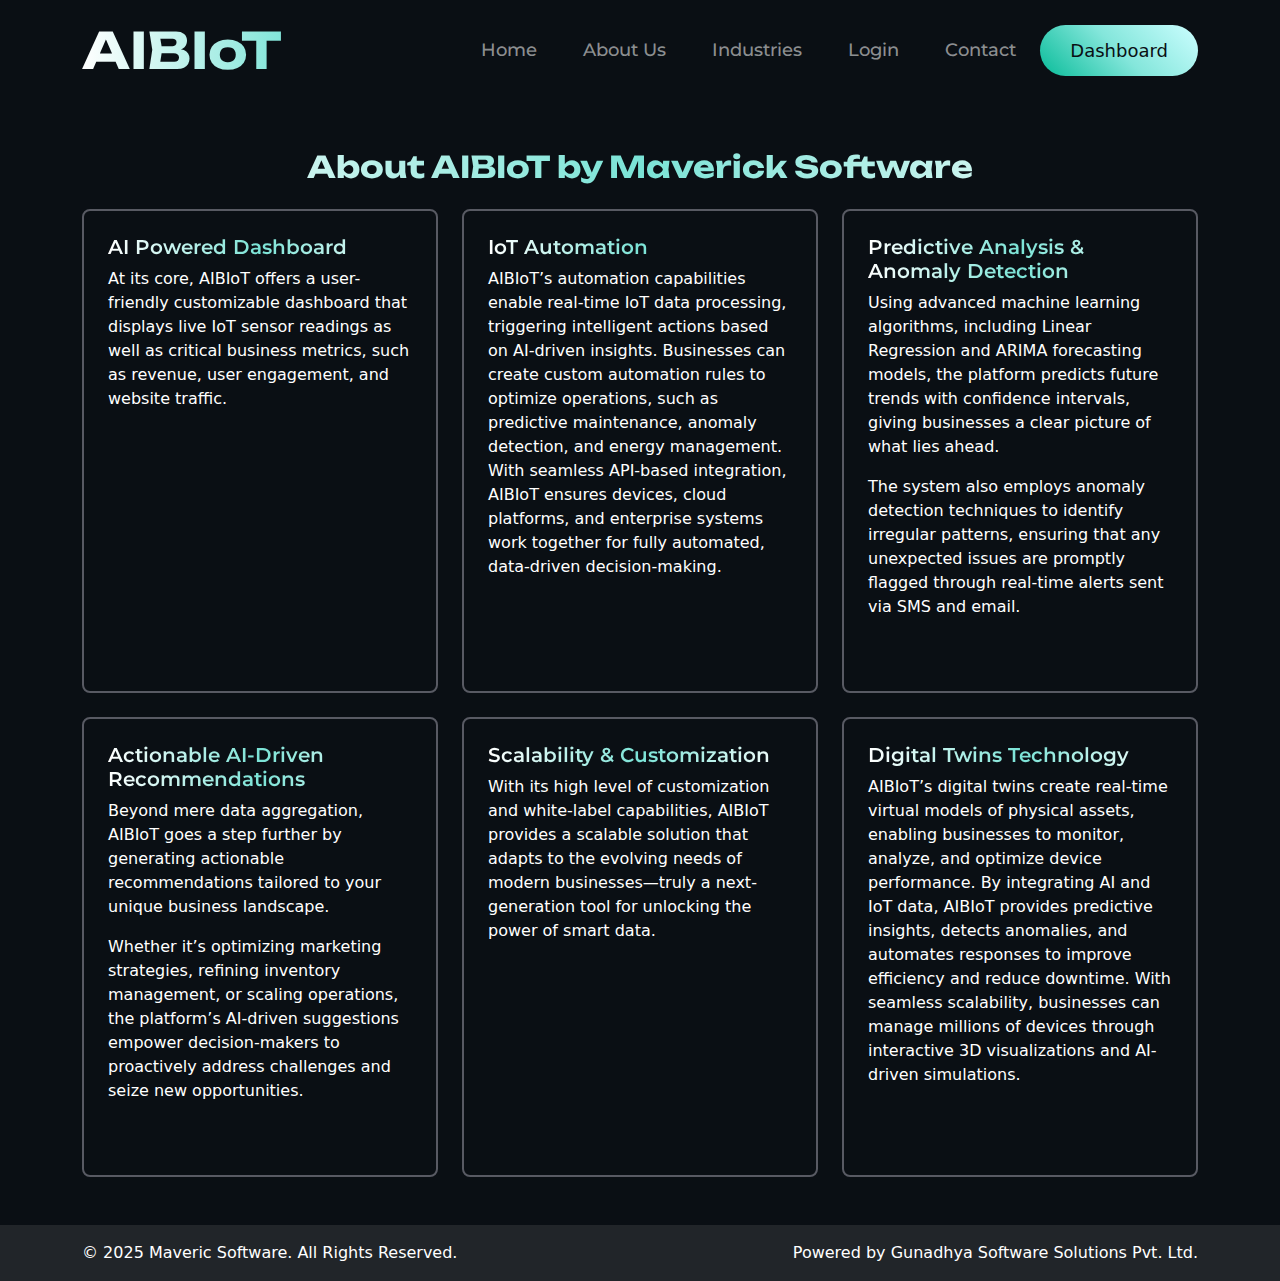
==== commit 5220b847: "nav updated" ====
--- a/about.html
+++ b/about.html
@@ -36,9 +36,7 @@
             </li>
 
             
-            <li class="nav-item">
-              <a class="nav-link" href="#faq">FAQ</a>
-            </li>
+           
             <li class="nav-item">
               <a class="nav-link" href="industry.html">Industries</a>
             </li>
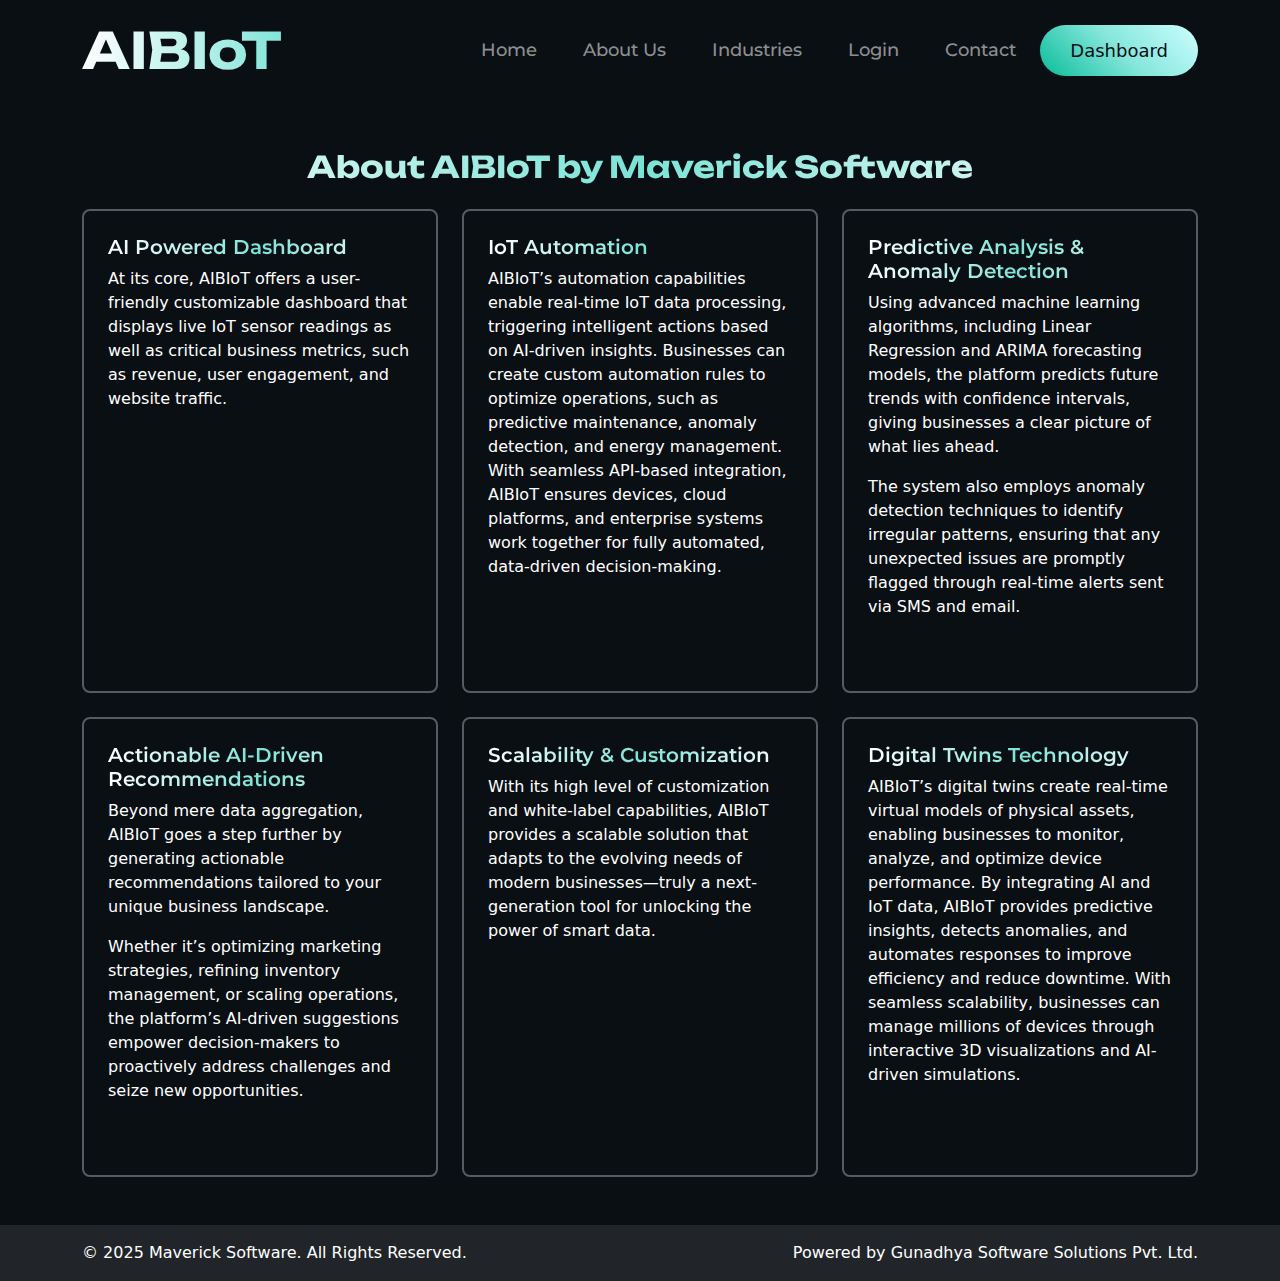
==== commit 11b107ca: "Update about.html" ====
--- a/about.html
+++ b/about.html
@@ -27,7 +27,7 @@
           <span class="navbar-toggler-icon"></span>
         </button>
         <div class="collapse navbar-collapse" id="navbarNav">
-          <ul class="navbar-nav ms-auto">
+          <ul class="navbar-nav ms-auto mbSm-4">
             <li class="nav-item">
               <a class="nav-link" href="index.html">Home</a>
             </li>
@@ -35,8 +35,6 @@
               <a class="nav-link" href="about.html">About Us</a>
             </li>
 
-            
-           
             <li class="nav-item">
               <a class="nav-link" href="industry.html">Industries</a>
             </li>
@@ -160,7 +158,7 @@
         <div class="row align-items-center">
           <div class="col-md-6 text-center text-md-start">
             <p class="mb-0">
-              &copy; 2025 Maveric Software. All Rights Reserved.
+              &copy; 2025 Maverick Software. All Rights Reserved.
             </p>
           </div>
           <div class="col-md-6 text-center text-md-end">
@@ -177,5 +175,7 @@
         </div>
       </div>
     </footer>
+
+    <script src="https://cdn.jsdelivr.net/npm/bootstrap@5.3.0/dist/js/bootstrap.bundle.min.js"></script>
   </body>
 </html>
--- a/css/home.css
+++ b/css/home.css
@@ -232,16 +232,7 @@
   color: transparent !important;
   box-shadow: none !important;
 }
-.gradient-button {
-  padding: 12px 30px !important;
-  font-size: 18px;
-  color: #0a0f14 !important;
-  border: none !important;
-  border-radius: 60px !important;
-  cursor: pointer;
-  background: linear-gradient(45deg, #08bc99, #84e6db, #ccfeff);
-  transition: all 0.6s ease;
-}
+
 /* input */
 .inputfield {
   background-color: transparent !important;
@@ -271,6 +262,7 @@
   .bubble2 {
     display: none;
   }
+
   .cta {
     padding: 10px 20px !important;
     border: 2px solid #fff !important;
@@ -280,4 +272,52 @@
     color: #4b4f53 !important;
     box-shadow: 2px 2px 5px #ffffff;
   }
-}
+  .paraTextSm {
+    width: 100%;
+  }
+  .mbSm-4 {
+    margin-bottom: 1.5rem !important;
+  }
+}
+@media (min-width: 768px) { /* Only apply to desktop screens */
+    .anomaly-title {
+        text-align: center;
+        display: block;
+    }
+}
+.text-muted {
+    color: #b0b0b0 !important; /* Ensures muted text is visible */
+}
+
+.text-white {
+    color: white !important; /* Forces text to be fully visible */
+}
+
+.ctaSm {
+    background-image: linear-gradient(to left, #8acccd, #49c2b4);
+    border: none !important;
+    color: #0a0f14; /* Dark text for contrast */
+    font-weight: 600 !important;
+    font-family: "Montserrat";
+    padding: 12px 20px !important;
+    border-radius: 12px;
+    cursor: pointer;
+    transition: all 0.3s ease-in-out;
+}
+
+.ctaSm:hover {
+    transform: scale(1.05);
+}
+
+.img-fluid {
+    max-width: 100%;
+    height: auto;
+    display: block;
+    margin: 0 auto;
+}
+
+@media (max-width: 768px) { 
+    .text-center .col-md-6 {
+        text-align: center;
+    }
+}
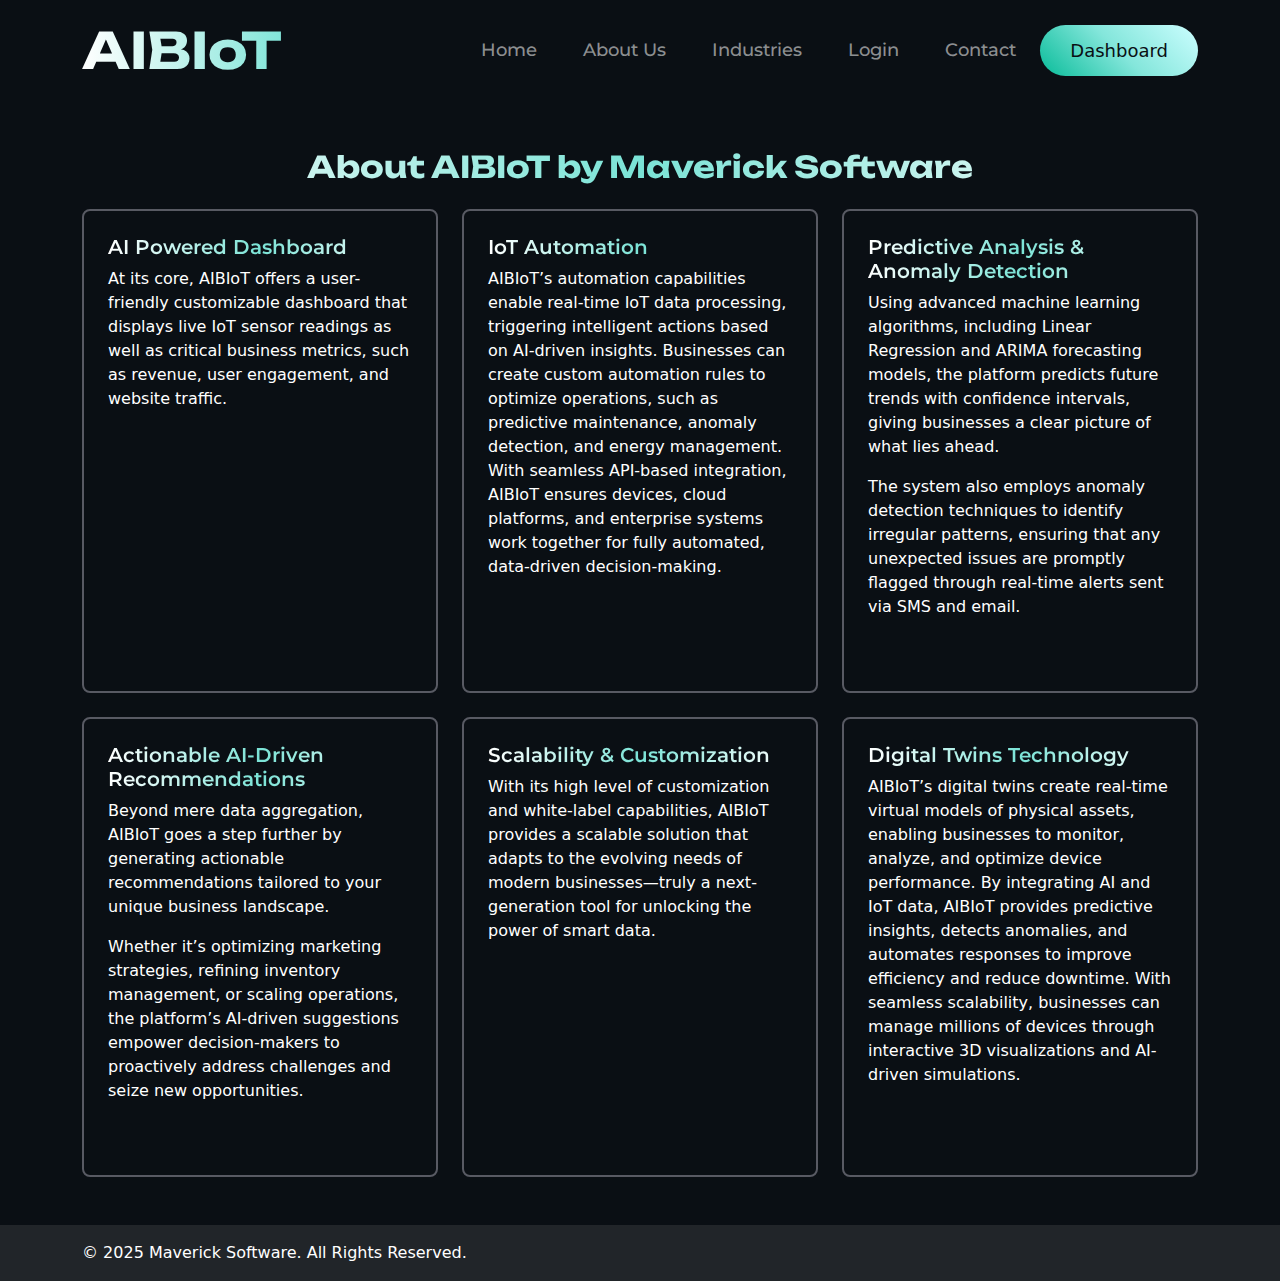
==== commit dfb3e76f: "Update about.html" ====
--- a/about.html
+++ b/about.html
@@ -162,14 +162,14 @@
             </p>
           </div>
           <div class="col-md-6 text-center text-md-end">
-            <span>Powered by </span>
+            
             <a
               href="https://www.gunadhyasoft.com"
               target="_blank"
               rel="noopener noreferrer"
               class="text-decoration-none text-white"
             >
-              Gunadhya Software Solutions Pvt. Ltd.
+            
             </a>
           </div>
         </div>
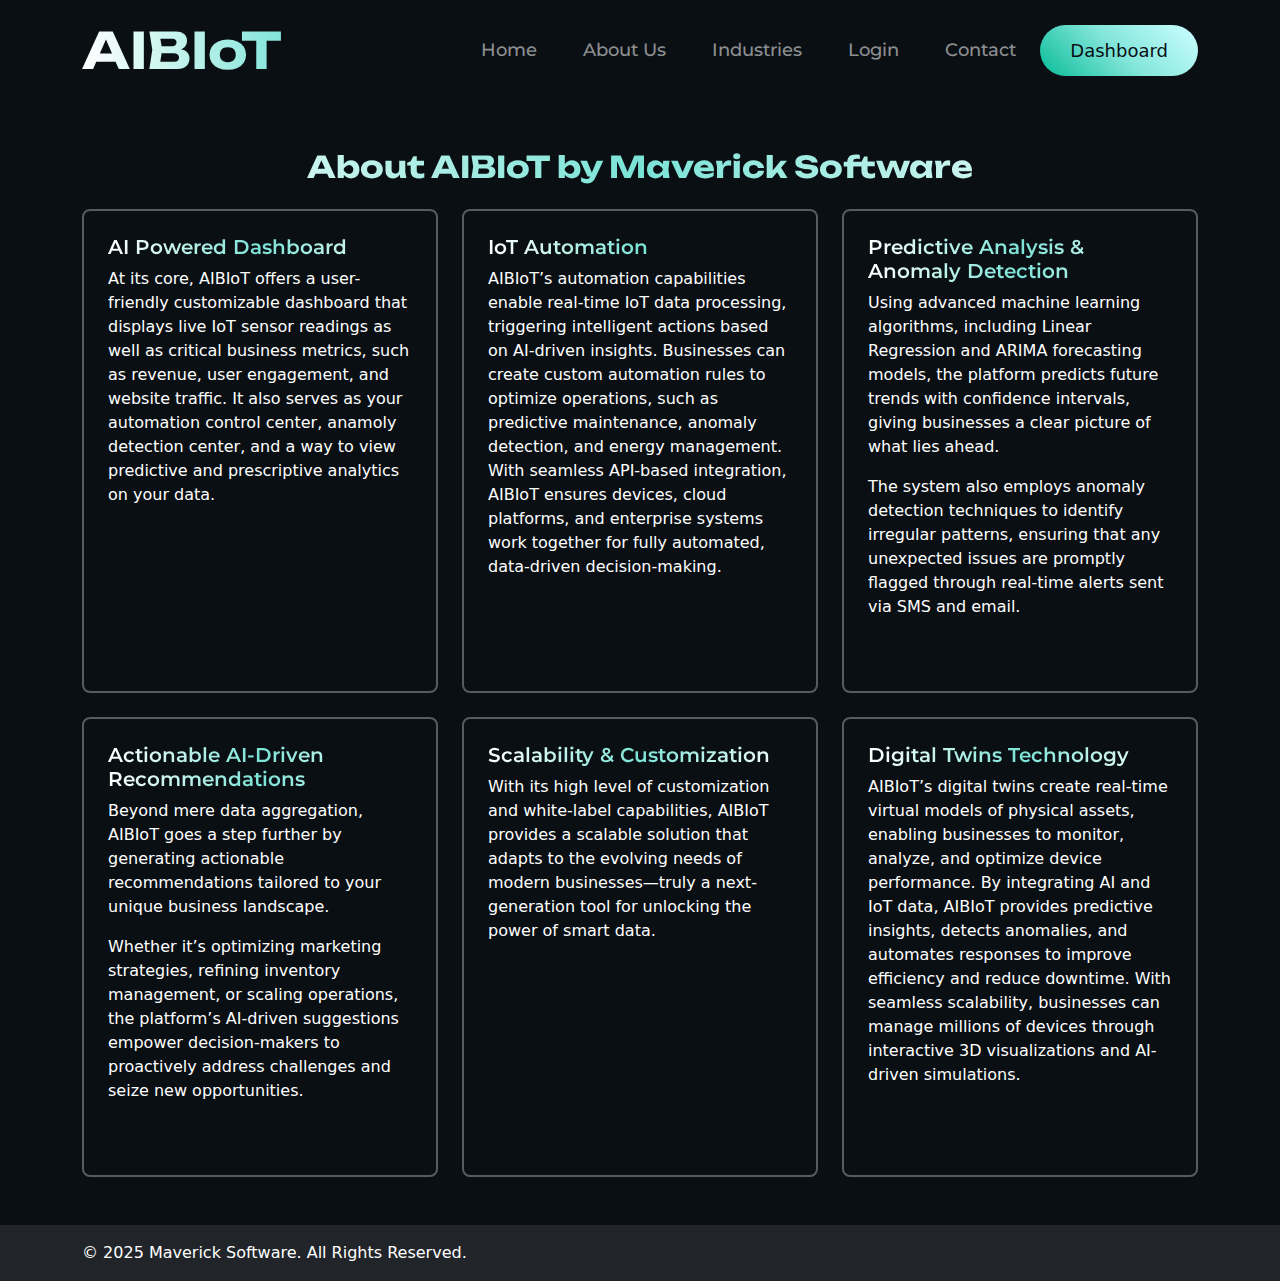
==== commit 1126e033: "Update about.html" ====
--- a/about.html
+++ b/about.html
@@ -68,7 +68,7 @@
                 At its core, AIBIoT offers a user-friendly customizable
                 dashboard that displays live IoT sensor readings as well as
                 critical business metrics, such as revenue, user engagement, and
-                website traffic.
+                website traffic. It also serves as your automation control center, anamoly detection center, and a way to view predictive and prescriptive analytics on your data. 
               </p>
             </div>
           </div>
